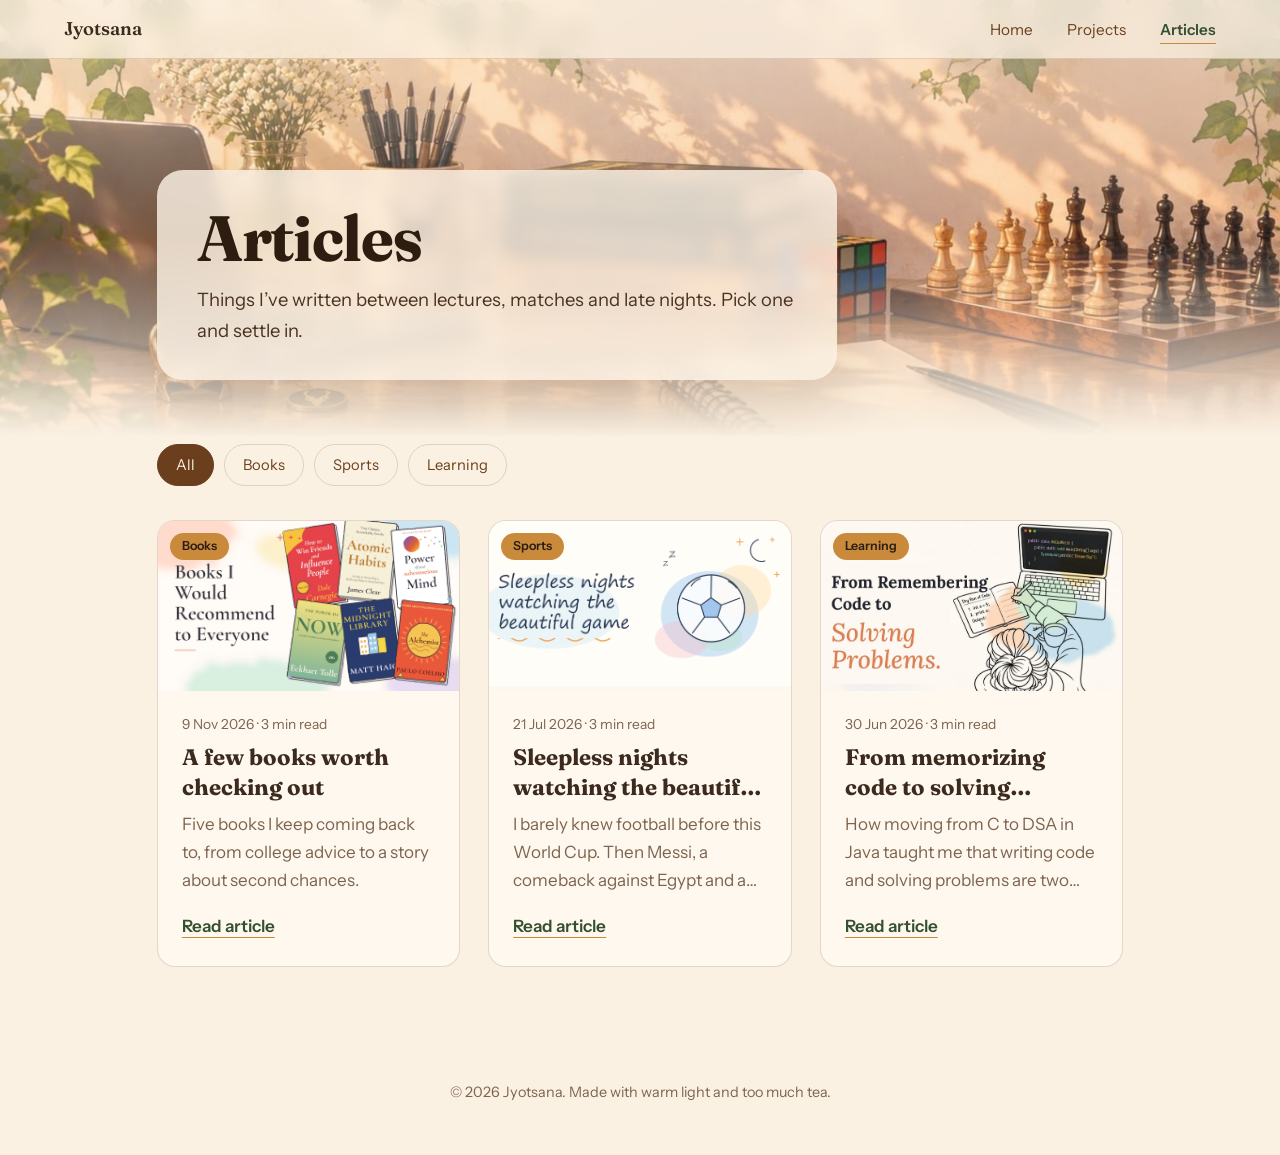
==== articles.html @ d5e70e2d "Add files via upload" ====
<!DOCTYPE html>
<html lang="en">
<head>
<meta charset="utf-8">
<meta name="viewport" content="width=device-width, initial-scale=1">
<title>Articles</title>
<link rel="preconnect" href="https://fonts.googleapis.com">
<link rel="preconnect" href="https://fonts.gstatic.com" crossorigin>
<link href="https://fonts.googleapis.com/css2?family=Fraunces:opsz,wght@9..144,400;9..144,600;9..144,700&family=Instrument+Sans:wght@400;500;600&display=swap" rel="stylesheet">
<link rel="stylesheet" href="style.css">
</head>
<body>
<div id="bar"></div>
<nav>
  <a class="logo sn" href="index.html">Jyotsana</a>
  <ul>
    <li><a href="index.html">Home</a></li>
    <li><a href="projects.html">Projects</a></li>
    <li><a class="on" href="articles.html">Articles</a></li>
  </ul>
</nav>

<header class="pagehead">
  <div>
<div class="ph">    <h1>Articles</h1>
    <p>Things I’ve written between lectures, matches and late nights. Pick one and settle in.</p></div>
  </div>
</header>

<main class="wrap" id="listView">
  <div class="chips" id="chips"></div>
  <div class="agrid" id="aGrid"></div>
</main>
<main id="readView"></main>

<footer>© <span id="yr"></span> <span class="sn">Jyotsana</span>. Made with warm light and too much tea.</footer>

<script src="data.js"></script>
<script src="common.js"></script>
<script>
document.title = "Articles – " + SITE.name;
const grid = $("aGrid"), chips = $("chips"), view = $("readView");
let cur = "All";
const tags = ["All", ...new Set(SITE.articles.map(a => a.tag).filter(Boolean))];
chips.innerHTML = tags.map(t => `<button class="chip${t === "All" ? " on" : ""}" data-t="${esc(t)}">${esc(t)}</button>`).join("");
chips.onclick = e => {
  const b = e.target.closest(".chip"); if (!b) return;
  cur = b.dataset.t; [...chips.children].forEach(c => c.classList.toggle("on", c === b)); drawList();
};

function drawList() {
  const items = SITE.articles.map((a, i) => ({ a, i })).filter(x => cur === "All" || x.a.tag === cur);
  grid.innerHTML = items.map(({ a, i }, k) =>
    `<a class="acard" href="#a${i}">
       ${a.thumb ? `<div class="thumb"><img src="${esc(a.thumb)}" alt="${esc(a.title)}" loading="lazy"><span class="tagchip">${esc(a.tag || "")}</span></div>` : `<div class="cover t-${esc(a.tag || "")}"><span>${esc(a.tag || "")}</span></div>`}
       <div class="abody"><p class="ameta">${esc(a.date)} · ${esc(a.read)}</p><h3>${esc(a.title)}</h3>
       <p>${esc(a.excerpt)}</p><span class="go">Read article</span></div></a>`).join("");
  reveal(grid);
}

function route() {
  const m = location.hash.match(/^#a(\d+)$/), a = m && SITE.articles[+m[1]];
  document.body.classList.toggle("reading-mode", !!a);
  if (!a) return;
  const n = SITE.articles.length, nx = (+m[1] + 1) % n;
  view.innerHTML = `<article class="reading"><a class="back" href="#">All articles</a>
    ${a.thumb ? `<img class="rthumb" src="${esc(a.thumb)}" alt="">` : ""}
    ${a.tag ? `<span class="rtag">${esc(a.tag)}</span>` : ""}<h1>${esc(a.title)}</h1>
    <p class="rmeta">${esc(a.date)} · ${esc(a.read)}</p>
    <div class="rbody">${a.body.map(p => p.startsWith("## ") ? `<h3>${esc(p.slice(3))}</h3>` : `<p>${esc(p)}</p>`).join("")}</div>
    ${n > 1 ? `<a class="next" href="#a${nx}"><small>Next article</small><b>${esc(SITE.articles[nx].title)}</b></a>` : ""}</article>`;
  document.title = a.title + " – " + SITE.name;
  scrollTo(0, 0);
}
addEventListener("hashchange", route);
drawList(); route();
</script>
</body>
</html>
---- style.css ----
:root{
  --paper:#fbf1e3; --peach:#f3d5b5; --amber:#c98a3b; --wood:#6b3f1d;
  --ivy:#35502f; --ink:#3b2a1d; --muted:#7d6450; --line:rgba(107,63,29,.18);
  --serif:'Fraunces',Georgia,'Times New Roman',serif;
  --sans:'Instrument Sans',system-ui,-apple-system,'Segoe UI',sans-serif;
}
*{box-sizing:border-box;margin:0;padding:0}
html{scroll-behavior:smooth;scroll-padding-top:70px}
body{font-family:var(--sans);color:var(--ink);background:var(--paper);line-height:1.65;font-size:17px}
a{color:inherit}
:focus-visible{outline:2px solid var(--ivy);outline-offset:3px;border-radius:4px}

/* nav */
nav{position:fixed;inset:0 0 auto 0;z-index:20;display:flex;justify-content:space-between;align-items:center;
  padding:14px clamp(20px,5vw,64px);background:rgba(251,241,227,.72);backdrop-filter:blur(10px);
  border-bottom:1px solid var(--line)}
nav .logo{font-family:var(--serif);font-weight:600;font-size:1.15rem;text-decoration:none}
nav ul{display:flex;gap:clamp(14px,3vw,34px);list-style:none}
nav ul a{text-decoration:none;font-size:.95rem;color:var(--wood);padding:4px 0;border-bottom:1.5px solid transparent;transition:border-color .2s}
nav ul a:hover{border-color:var(--amber)}

/* hero: the desk photo */
.hero{position:relative;min-height:min(92svh,820px);display:flex;align-items:flex-start;
  padding:clamp(110px,20vh,190px) clamp(20px,6vw,90px) 80px;overflow:hidden;
  background:linear-gradient(#f6dcbd,#f1c99d)}
.hero::before{content:"";position:absolute;inset:-18% 0 0 0;background:url('bg.jpg') center bottom/cover no-repeat;transform:translateY(var(--py,0px));will-change:transform}
.hero::after{content:"";position:absolute;inset:0;
  background:linear-gradient(180deg,rgba(251,241,227,.62) 0%,rgba(251,241,227,0) 45%,rgba(251,241,227,0) 70%,var(--paper) 100%)}
/* the one moving thing: sunlight drifting across the wall */
.light{position:absolute;inset:-20%;z-index:1;pointer-events:none;mix-blend-mode:soft-light;
  background:radial-gradient(40% 50% at 30% 30%,rgba(255,236,190,.9),transparent 70%);
  animation:drift 16s ease-in-out infinite alternate}
@keyframes drift{from{transform:translate(-8%,-4%)}to{transform:translate(14%,6%)}}
.hero-copy{position:relative;z-index:2;max-width:640px}
.hero h1{font-family:var(--serif);font-weight:700;font-size:clamp(2.8rem,7vw,5.2rem);line-height:1.02;letter-spacing:-.02em;color:#2d1d10;
  animation:rise 1s .1s both cubic-bezier(.2,.7,.2,1)}
.hero p{margin-top:20px;font-size:clamp(1.05rem,2vw,1.25rem);color:#4a3220;max-width:34em;animation:rise 1s .3s both cubic-bezier(.2,.7,.2,1)}
.btns{margin-top:28px;display:flex;gap:12px;flex-wrap:wrap;animation:rise 1s .5s both cubic-bezier(.2,.7,.2,1)}
@keyframes rise{from{opacity:0;transform:translateY(18px)}to{opacity:1;transform:none}}
.btn{display:inline-block;padding:12px 24px;border-radius:999px;font-weight:600;font-size:.98rem;text-decoration:none;transition:transform .2s,background .2s}
.btn.solid{background:var(--ivy);color:#fdf3e4}
.btn.solid:hover{background:#27401f;transform:translateY(-2px)}
.btn.ghost{background:rgba(251,241,227,.75);color:var(--wood);border:1.5px solid var(--wood)}
.btn.ghost:hover{background:var(--paper);transform:translateY(-2px)}

/* sections */
section.block{padding:clamp(56px,9vw,110px) clamp(20px,6vw,90px);max-width:1120px;margin:0 auto}
h2{font-family:var(--serif);font-weight:600;font-size:clamp(1.9rem,4vw,2.7rem);letter-spacing:-.01em;line-height:1.15;margin-bottom:12px;color:var(--wood)}
.lead{color:var(--muted);max-width:38em;margin-bottom:38px}

/* about */
.about{display:grid;grid-template-columns:1.3fr 1fr;gap:clamp(28px,6vw,80px);align-items:start}
.about p+p{margin-top:16px}
.facts{background:var(--peach);border-radius:20px 20px 20px 4px;padding:26px 28px}
.facts h3,.col h3{font-family:var(--serif);font-size:1.15rem;margin-bottom:10px;color:var(--wood)}
.facts dl{display:grid;grid-template-columns:auto 1fr;gap:8px 18px;font-size:.96rem}
.facts dt{color:var(--muted)}

/* skills */
.skills{display:grid;grid-template-columns:repeat(auto-fit,minmax(240px,1fr));gap:34px 48px}
.col ul{list-style:none;border-top:1.5px solid var(--amber)}
.col li{padding:10px 0;border-bottom:1px solid var(--line)}
.col li span{color:var(--muted);font-size:.9rem;display:block}

/* projects: editorial rows */
.project{display:grid;grid-template-columns:1fr auto;gap:8px 30px;padding:28px 0;border-top:1px solid var(--line)}
.project:last-child{border-bottom:1px solid var(--line)}
.project h3{font-family:var(--serif);font-size:1.55rem;font-weight:600;line-height:1.25}
.project p{grid-column:1;max-width:40em;color:#55402f}
.tags{grid-column:1;display:flex;flex-wrap:wrap;gap:8px;margin-top:6px}
.tags span{font-size:.82rem;padding:3px 12px;border-radius:999px;background:var(--peach);color:var(--wood)}
.links{grid-row:1/4;grid-column:2;display:flex;flex-direction:column;gap:8px;align-items:flex-end;justify-content:center}
.links a{font-weight:600;font-size:.95rem;color:var(--ivy);text-decoration:underline;text-decoration-color:var(--amber);text-underline-offset:4px}
.links a:hover{color:var(--wood)}

/* articles */
.article{width:100%;text-align:left;background:none;border:0;border-top:1px solid var(--line);padding:26px 4px;cursor:pointer;
  display:grid;grid-template-columns:1fr auto;gap:4px 24px;font:inherit;color:inherit;transition:background .25s,padding .25s}
.article:last-child{border-bottom:1px solid var(--line)}
.article:hover{background:rgba(243,213,181,.45);padding-left:16px;padding-right:16px}
.article h3{font-family:var(--serif);font-size:1.4rem;font-weight:600;line-height:1.3}
.article p{grid-column:1;color:#55402f;max-width:42em}
.article time{grid-row:1/3;grid-column:2;font-size:.9rem;color:var(--muted);white-space:nowrap;text-align:right}

dialog{border:0;border-radius:18px;max-width:700px;width:calc(100% - 32px);max-height:88svh;margin:auto;padding:0;background:var(--paper);color:var(--ink);
  box-shadow:0 30px 80px rgba(60,30,10,.35);overflow:auto}
dialog::backdrop{background:rgba(70,40,15,.5);backdrop-filter:blur(3px)}
dialog[open]{animation:rise .35s both}
.reader{padding:clamp(26px,5vw,52px)}
.reader h2{margin-bottom:6px}
.reader .meta{color:var(--muted);font-size:.92rem;margin-bottom:26px}
.reader .body p{font-family:var(--serif);font-size:1.12rem;line-height:1.85;margin-bottom:1.1em}
.reader .body h3{font-family:var(--serif);font-size:1.3rem;color:var(--ivy);margin:1.6em 0 .5em}
.close{position:sticky;top:12px;float:right;margin:12px 12px 0 0;width:38px;height:38px;border-radius:50%;border:1.5px solid var(--wood);
  background:var(--paper);color:var(--wood);font-size:1.2rem;cursor:pointer;z-index:2}
.close:hover{background:var(--peach)}

footer{text-align:center;color:var(--muted);font-size:.9rem;padding:34px 20px 50px}


.status{display:inline-block;vertical-align:middle;font-family:var(--sans);font-size:.75rem;font-weight:600;padding:3px 11px;margin-left:8px;border-radius:999px;background:var(--amber);color:#2a1d14}
/* ===== interactive layer ===== */
body{transition:background .5s,color .5s}
#bar{position:fixed;top:0;left:0;height:3px;width:0;z-index:30;background:linear-gradient(90deg,var(--amber),var(--ivy))}
nav ul a.on{border-color:var(--amber);color:var(--ivy);font-weight:600}
.glow{position:absolute;z-index:1;width:440px;height:440px;border-radius:50%;left:50%;top:40%;opacity:0;pointer-events:none;
  transform:translate(-50%,-50%);mix-blend-mode:soft-light;background:radial-gradient(circle,rgba(255,228,165,.95),transparent 65%);
  transition:opacity .5s,left .3s ease-out,top .3s ease-out}
.roleline{margin-top:14px!important;font-size:clamp(1.1rem,2.2vw,1.4rem)!important}
.role{display:inline-block;font-family:var(--serif);font-style:italic;font-weight:600;color:var(--ivy);transition:opacity .4s,transform .4s}
.rv{opacity:0;transform:translateY(28px);transition:opacity .8s,transform .8s cubic-bezier(.2,.7,.2,1)}
.rv.in{opacity:1;transform:none}
.col li{transition:padding .25s,background .25s}
.col li:hover{padding-left:14px;background:rgba(243,213,181,.55);border-radius:6px}
.project{transition:background .3s,padding .3s}
.project:hover{background:rgba(243,213,181,.4);padding-left:18px;padding-right:18px;border-radius:14px}
.rp{position:sticky;top:0;height:3px;width:0;background:var(--amber);z-index:3}
@media(max-width:760px){
  .about{grid-template-columns:1fr}
  .project{grid-template-columns:1fr}
  .links{grid-row:auto;grid-column:1;flex-direction:row;gap:20px;justify-content:flex-start;margin-top:8px}
  .article{grid-template-columns:1fr}.article time{grid-row:auto;grid-column:1;text-align:left}
  nav ul{gap:14px}nav ul li:nth-child(n+5){display:none}
}
@media(prefers-reduced-motion:reduce){*{animation:none!important;transition:none!important}html{scroll-behavior:auto}}

/* ===== shared by the Projects and Articles pages ===== */
:root{--card:#fff8ee}
.more{display:inline-block;margin-top:26px;font-weight:600;color:var(--ivy);text-decoration:underline;text-decoration-color:var(--amber);text-underline-offset:5px}
a.article{text-decoration:none;color:inherit}
.pagehead{position:relative;padding:clamp(120px,22vh,170px) 0 56px;overflow:hidden;background:linear-gradient(#f6dcbd,#f1c99d)}
.pagehead::before{content:"";position:absolute;inset:0;background:url('bg.jpg') center 78%/cover no-repeat}
.pagehead::after{content:"";position:absolute;inset:0;background:linear-gradient(180deg,rgba(251,241,227,.6),rgba(251,241,227,.1) 55%,var(--paper))}
.pagehead>div,.wrap{max-width:1120px;margin:0 auto;padding:0 clamp(20px,6vw,90px)}
.pagehead>div{position:relative;z-index:1}
.pagehead h1{font-family:var(--serif);font-size:clamp(2.4rem,6vw,4rem);line-height:1.05;letter-spacing:-.02em;color:#2d1d10}
.pagehead p{margin-top:14px;max-width:34em;color:#4a3220;font-size:1.15rem}
.wrap{padding-bottom:80px}
.chips{display:flex;gap:10px;flex-wrap:wrap;margin:8px 0 34px}
.chip{font:inherit;font-size:.92rem;padding:8px 18px;border-radius:999px;border:1.5px solid var(--line);background:transparent;color:var(--wood);cursor:pointer;transition:background .2s,color .2s}
.chip:hover,.chip.on{background:var(--wood);color:var(--paper);border-color:var(--wood)}
/* articles */
.agrid{display:grid;grid-template-columns:repeat(auto-fill,minmax(300px,1fr));gap:28px}
.acard{display:flex;flex-direction:column;background:var(--card);border:1px solid var(--line);border-radius:18px;overflow:hidden;text-decoration:none;color:inherit;transition:transform .3s,box-shadow .3s}
.acard:hover{transform:translateY(-6px);box-shadow:0 18px 40px rgba(90,50,15,.18)}
.cover{height:150px;display:flex;align-items:flex-end;padding:16px 22px;font-family:var(--serif);font-style:italic;font-size:2rem;color:rgba(255,248,238,.92);background:linear-gradient(135deg,var(--wood),var(--amber))}
.t-Books{background:linear-gradient(135deg,#35502f,#6f8f5d)}
.t-Sports{background:linear-gradient(135deg,#c98a3b,#ecbb73)}
.t-Learning{background:linear-gradient(135deg,#6b3f1d,#a8693a)}
.abody{padding:22px 24px 26px;display:flex;flex-direction:column;gap:8px;flex:1}
.ameta{font-size:.86rem;color:var(--muted)}
.acard h3{font-family:var(--serif);font-size:1.4rem;line-height:1.3}
.acard .abody>p:not(.ameta){color:var(--muted)}
.go{margin-top:auto;padding-top:10px;font-weight:600;color:var(--ivy);text-decoration:underline;text-decoration-color:var(--amber);text-underline-offset:5px}
.acard.feat{grid-column:1/-1;flex-direction:row}
.acard.feat .cover{width:42%;height:auto;min-height:250px;font-size:3rem}
.acard.feat h3{font-size:1.9rem}
#readView{display:none}
.reading-mode #readView{display:block}
.reading-mode .pagehead,.reading-mode #listView{display:none}
.reading{max-width:700px;margin:0 auto;padding:130px 22px 80px}
.back{font-weight:600;color:var(--ivy);text-decoration:underline;text-decoration-color:var(--amber);text-underline-offset:5px}
.rtag{display:inline-block;margin:30px 0 14px 18px;font-size:.82rem;padding:3px 12px;border-radius:999px;background:var(--amber);color:#2a1d14;font-weight:600}
.reading h1{font-family:var(--serif);font-size:clamp(2rem,5vw,3rem);line-height:1.15;letter-spacing:-.01em;color:var(--wood)}
.rmeta{color:var(--muted);margin:12px 0 34px;padding-bottom:26px;border-bottom:1px solid var(--line)}
.rbody p{font-family:var(--serif);font-size:1.2rem;line-height:1.9;margin-bottom:1.2em}
.rbody p:first-child::first-letter{float:left;font-size:4rem;line-height:.85;padding:8px 12px 0 0;color:var(--amber);font-weight:700}
.rbody h3{font-family:var(--serif);font-size:1.45rem;color:var(--ivy);margin:1.8em 0 .5em}
.next{display:block;margin-top:50px;padding:24px 28px;border-radius:16px;background:var(--peach);text-decoration:none}
.next small{display:block;color:var(--muted)}
.next b{font-family:var(--serif);font-size:1.3rem;color:var(--wood)}
/* projects */
.pgrid{display:grid;grid-template-columns:repeat(3,1fr);gap:26px;align-items:stretch}
.pcard{display:flex;flex-direction:column;background:var(--card);border:1px solid var(--line);border-radius:18px;overflow:hidden;transition:transform .3s,box-shadow .3s}
.pcard:hover{transform:translateY(-6px);box-shadow:0 18px 40px rgba(90,50,15,.18)}
.screen{position:relative;height:190px;flex:none;display:flex;align-items:center;justify-content:center;background:linear-gradient(135deg,var(--wood),var(--amber))}
.s-Fullstack{background:linear-gradient(135deg,#35502f,#6f8f5d)}
.s-DeepLearning{background:linear-gradient(135deg,#6b3f1d,#b07a45)}
.s-AIML{background:linear-gradient(135deg,#c98a3b,#e6ae62)}
.dots{position:absolute;top:14px;left:16px;display:flex;gap:6px}
.dots i{width:10px;height:10px;border-radius:50%;background:rgba(255,248,238,.7)}
.screen .status{position:absolute;top:10px;right:14px;margin:0;background:#fff8ee;color:#3b2a1d}
.screen .status::before{content:"";display:inline-block;width:7px;height:7px;margin-right:6px;border-radius:50%;background:#c98a3b;animation:blink 1.4s infinite}
@keyframes blink{50%{opacity:.25}}
.code{font-family:ui-monospace,Menlo,Consolas,monospace;font-size:3.2rem;font-weight:700;color:#fff8ee}
.screen svg line{stroke:rgba(255,248,238,.5);stroke-width:1.4}
.screen svg circle{fill:#fff8ee}
.wave{display:flex;align-items:center;gap:4px;height:90px}
.wave i{width:6px;background:#fff8ee;border-radius:3px;animation:pulse 1.4s ease-in-out infinite alternate}
@keyframes pulse{from{transform:scaleY(.35)}to{transform:scaleY(1)}}
.pbody{padding:22px 24px 26px;display:flex;flex-direction:column;gap:10px;flex:1}
.ptype{font-size:.86rem;color:var(--muted)}
.pcard h3{font-family:var(--serif);font-size:1.45rem;line-height:1.3}
.pcard .pbody>p:not(.ptype){color:var(--muted)}
.tog{align-self:flex-start;font:inherit;font-weight:600;color:var(--ivy);background:none;border:0;padding:0;cursor:pointer;text-decoration:underline;text-decoration-color:var(--amber);text-underline-offset:5px}
.fw{display:grid;grid-template-rows:0fr;transition:grid-template-rows .35s}
.fw.open{grid-template-rows:1fr}
.fw ul{overflow:hidden;list-style:none}
.fw li{padding:8px 0 8px 22px;position:relative;border-bottom:1px solid var(--line);font-size:.96rem}
.fw li::before{content:"";position:absolute;left:4px;top:17px;width:8px;height:8px;border-radius:50%;background:var(--amber)}
.plinks{display:flex;gap:10px;margin-top:auto;padding-top:8px}
.pbtn{padding:8px 20px;border-radius:999px;background:var(--ivy);color:#fdf3e4;font-weight:600;font-size:.92rem;text-decoration:none;transition:transform .2s}
.pbtn:hover{transform:translateY(-2px)}
@media(max-width:860px){.acard.feat{flex-direction:column}.acard.feat .cover{width:100%;min-height:150px}}

/* readable hero text: soft frosted panel over the photo */
.hero-copy{max-width:700px;padding:clamp(22px,4vw,40px) clamp(22px,4vw,44px);border-radius:28px;
  background:rgba(251,241,227,.78);backdrop-filter:blur(8px);-webkit-backdrop-filter:blur(8px);
  box-shadow:0 20px 60px rgba(90,50,15,.18)}

/* equal project cards, one row of three */
.pcard h3{display:-webkit-box;-webkit-line-clamp:2;-webkit-box-orient:vertical;overflow:hidden;min-height:2.6em}
.pcard .pbody>p:not(.ptype){display:-webkit-box;-webkit-line-clamp:5;-webkit-box-orient:vertical;overflow:hidden}
@media(max-width:1000px){.pgrid{grid-template-columns:repeat(2,1fr)}}
@media(max-width:640px){.pgrid{grid-template-columns:1fr}}
/* readable page titles over the photo */
.ph{display:inline-block;max-width:680px;padding:clamp(20px,3.5vw,34px) clamp(22px,4vw,40px);border-radius:26px;
  background:rgba(251,241,227,.82);backdrop-filter:blur(8px);-webkit-backdrop-filter:blur(8px);box-shadow:0 20px 60px rgba(90,50,15,.16)}

/* articles: same card for every article, with its thumbnail */
.agrid{grid-template-columns:repeat(3,1fr);align-items:stretch}
.thumb{position:relative;aspect-ratio:16/9;overflow:hidden;background:#fdf7ec}
.thumb img{width:100%;height:100%;object-fit:cover;display:block;transition:transform .5s}
.acard:hover .thumb img{transform:scale(1.04)}
.tagchip{position:absolute;top:12px;left:12px;font-size:.78rem;font-weight:600;padding:3px 12px;border-radius:999px;background:var(--amber);color:#2a1d14}
.acard h3{display:-webkit-box;-webkit-line-clamp:2;-webkit-box-orient:vertical;overflow:hidden;min-height:2.6em}
.acard .abody>p:not(.ameta){display:-webkit-box;-webkit-line-clamp:3;-webkit-box-orient:vertical;overflow:hidden}
.rthumb{display:block;width:100%;aspect-ratio:16/9;object-fit:cover;border-radius:16px;margin-top:26px}
.rthumb+.rtag{margin-left:0}
@media(max-width:1000px){.agrid{grid-template-columns:repeat(2,1fr)}}
@media(max-width:640px){.agrid{grid-template-columns:1fr}}
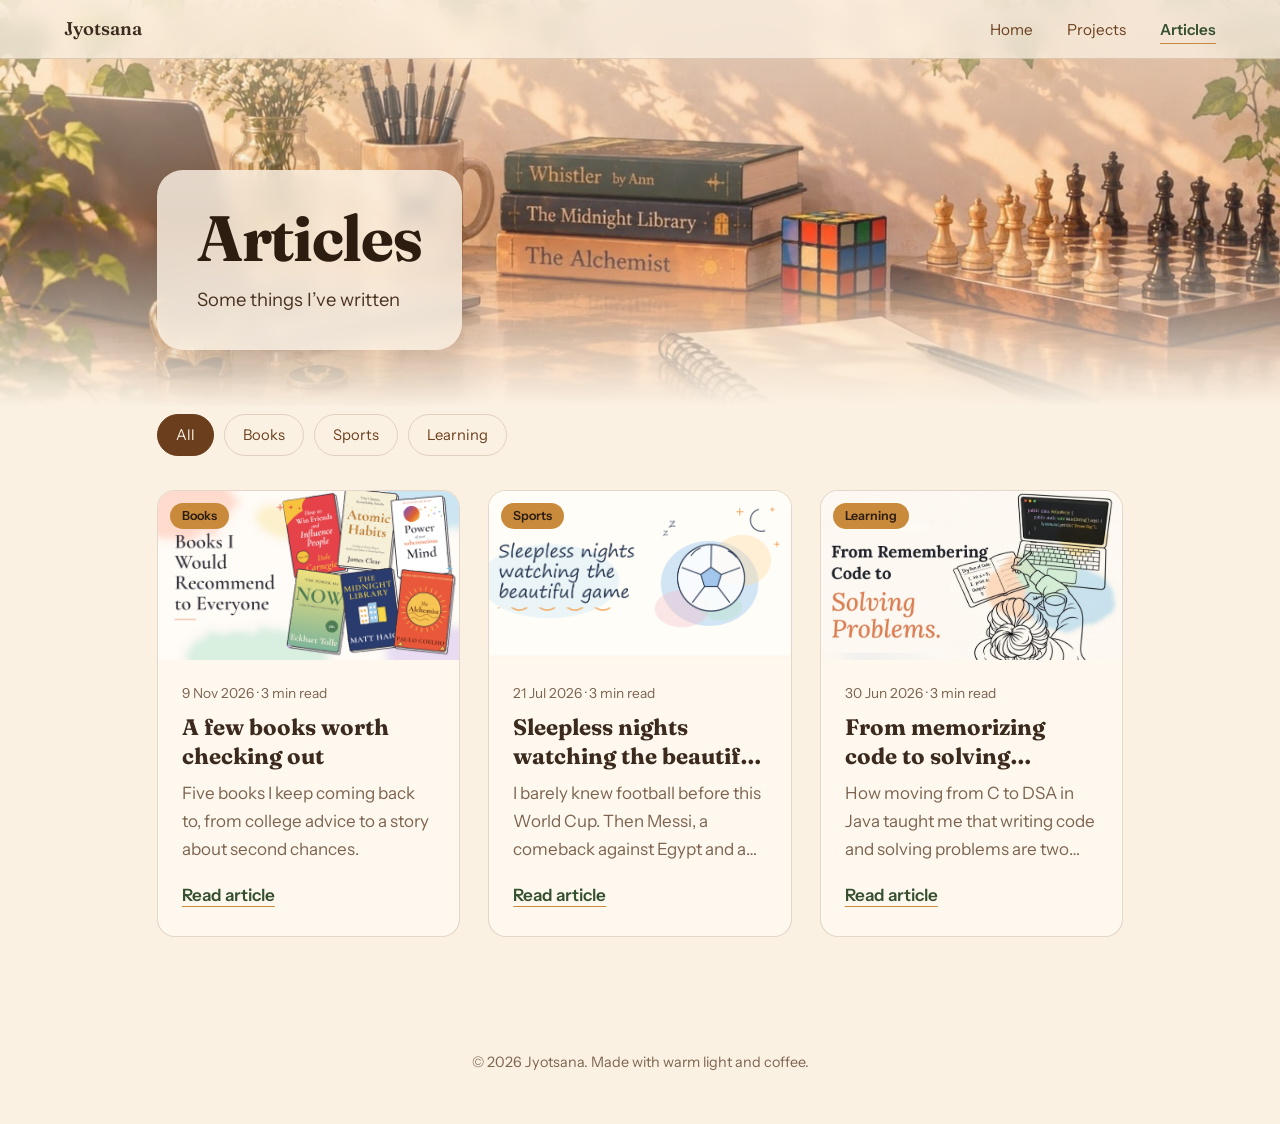
==== commit cc7a93ed: "Update footer text and article description" ====
--- a/articles.html
+++ b/articles.html
@@ -23,7 +23,7 @@
 <header class="pagehead">
   <div>
 <div class="ph">    <h1>Articles</h1>
-    <p>Things I’ve written between lectures, matches and late nights. Pick one and settle in.</p></div>
+    <p>Some things I’ve written </p></div>
   </div>
 </header>
 
@@ -33,7 +33,7 @@
 </main>
 <main id="readView"></main>
 
-<footer>© <span id="yr"></span> <span class="sn">Jyotsana</span>. Made with warm light and too much tea.</footer>
+<footer>© <span id="yr"></span> <span class="sn">Jyotsana</span>. Made with warm light and coffee.</footer>
 
 <script src="data.js"></script>
 <script src="common.js"></script>
